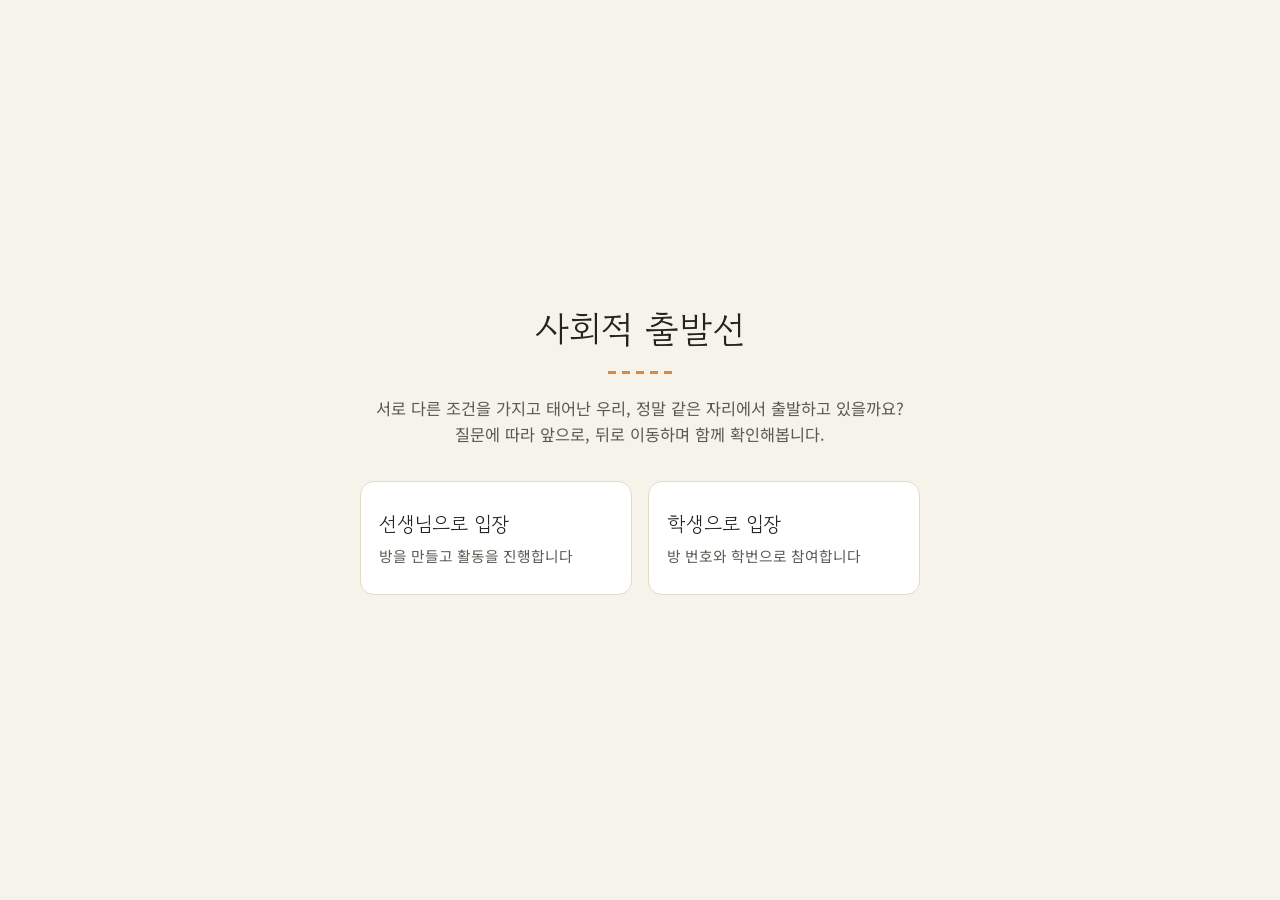
==== Line/index.html @ 46a6490c "Add files via upload" ====
<!DOCTYPE html>
<html lang="ko">
<head>
<meta charset="UTF-8" />
<meta name="viewport" content="width=device-width, initial-scale=1.0" />
<title>사회적 출발선 — 체험 활동</title>
<link rel="stylesheet" href="css/style.css" />
</head>
<body>

<div class="landing">
  <div class="landing-card">
    <h1>사회적 출발선</h1>
    <div class="eyebrow-line"></div>
    <p class="sub">
      서로 다른 조건을 가지고 태어난 우리, 정말 같은 자리에서 출발하고 있을까요?<br/>
      질문에 따라 앞으로, 뒤로 이동하며 함께 확인해봅니다.
    </p>

    <div class="role-grid">
      <a class="role-card" href="teacher.html" style="text-decoration:none; color:inherit;">
        <div class="role-title">선생님으로 입장</div>
        <div class="role-desc">방을 만들고 활동을 진행합니다</div>
      </a>
      <a class="role-card" href="student.html" style="text-decoration:none; color:inherit;">
        <div class="role-title">학생으로 입장</div>
        <div class="role-desc">방 번호와 학번으로 참여합니다</div>
      </a>
    </div>
  </div>
</div>

</body>
</html>
---- Line/css/style.css ----
/* ============================================================
   사회적 출발선 — 공통 스타일
   ============================================================ */

@import url('https://fonts.googleapis.com/css2?family=Gowun+Dodum&family=Noto+Sans+KR:wght@400;500;600;700;900&display=swap');

:root {
  --bg: #F6F3EA;
  --paper: #FFFFFF;
  --ink: #23241F;
  --ink-soft: #5B5A52;
  --line: #E1DBC9;

  --track: #35594B;
  --track-light: #4F7A68;
  --track-dim: #E7EEE9;

  --accent: #D98A3D;
  --accent-dark: #A8621F;
  --accent-soft: #F6E3CC;

  --danger: #B4432E;
  --danger-soft: #F5DDD6;
  --success: #2F7A54;
  --success-soft: #DCEEE2;

  --radius: 14px;
  --radius-sm: 8px;
  --shadow: 0 2px 10px rgba(35, 36, 31, 0.08);

  --font-head: 'Gowun Dodum', 'Noto Sans KR', sans-serif;
  --font-body: 'Noto Sans KR', -apple-system, BlinkMacSystemFont, sans-serif;
}

* { box-sizing: border-box; }

html, body {
  margin: 0;
  padding: 0;
  background: var(--bg);
  color: var(--ink);
  font-family: var(--font-body);
  font-size: 16px;
  line-height: 1.55;
  -webkit-font-smoothing: antialiased;
}

h1, h2, h3 { font-family: var(--font-head); margin: 0; font-weight: 400; }
p { margin: 0; }

button {
  font-family: var(--font-body);
  cursor: pointer;
  border: none;
  background: none;
  font-size: 1rem;
}
button:focus-visible, input:focus-visible, a:focus-visible {
  outline: 3px solid var(--accent);
  outline-offset: 2px;
}
button:disabled { cursor: not-allowed; opacity: 0.55; }

input[type="text"] {
  font-family: var(--font-body);
  font-size: 1.05rem;
  padding: 12px 14px;
  border-radius: var(--radius-sm);
  border: 1.5px solid var(--line);
  background: var(--paper);
  color: var(--ink);
  width: 100%;
}
input[type="text"]:focus { border-color: var(--track); }

.app-shell {
  min-height: 100vh;
  display: flex;
  flex-direction: column;
}

/* ---------- top bar ---------- */
.topbar {
  display: flex;
  align-items: center;
  justify-content: space-between;
  padding: 14px 22px;
  background: var(--paper);
  border-bottom: 1px solid var(--line);
}
.topbar .brand {
  display: flex;
  align-items: baseline;
  gap: 8px;
}
.topbar .brand .mark {
  width: 10px; height: 10px; border-radius: 50%;
  background: var(--accent);
  display: inline-block;
  transform: translateY(-2px);
}
.topbar h1 { font-size: 1.15rem; }
.topbar .role-tag {
  font-size: 0.78rem;
  color: var(--ink-soft);
  border: 1px solid var(--line);
  padding: 3px 10px;
  border-radius: 999px;
}
.room-chip {
  font-family: var(--font-head);
  background: var(--track);
  color: #fff;
  padding: 6px 16px;
  border-radius: 999px;
  font-size: 1rem;
  letter-spacing: 2px;
}

.main {
  flex: 1;
  width: 100%;
  max-width: 1080px;
  margin: 0 auto;
  padding: 28px 20px 60px;
}

.narrow { max-width: 480px; }

/* ---------- landing ---------- */
.landing {
  min-height: 100vh;
  display: flex;
  align-items: center;
  justify-content: center;
  padding: 24px;
}
.landing-card {
  max-width: 560px;
  width: 100%;
  text-align: center;
}
.landing-card .eyebrow-line {
  width: 64px;
  height: 3px;
  background: repeating-linear-gradient(90deg, var(--accent) 0 8px, transparent 8px 14px);
  margin: 18px auto 22px;
}
.landing-card h1 {
  font-size: 2.3rem;
  line-height: 1.3;
}
.landing-card .sub {
  margin-top: 14px;
  color: var(--ink-soft);
  font-size: 1.02rem;
}
.role-grid {
  display: grid;
  grid-template-columns: 1fr 1fr;
  gap: 16px;
  margin-top: 34px;
}
@media (max-width: 520px) {
  .role-grid { grid-template-columns: 1fr; }
  .landing-card h1 { font-size: 1.8rem; }
}
.role-card {
  background: var(--paper);
  border: 1.5px solid var(--line);
  border-radius: var(--radius);
  padding: 26px 18px;
  text-align: left;
  transition: transform 0.15s ease, border-color 0.15s ease;
}
.role-card:hover { transform: translateY(-3px); border-color: var(--track); }
.role-card .role-title {
  font-family: var(--font-head);
  font-size: 1.25rem;
  margin-bottom: 6px;
}
.role-card .role-desc { color: var(--ink-soft); font-size: 0.92rem; }

/* ---------- cards / panels ---------- */
.panel {
  background: var(--paper);
  border: 1px solid var(--line);
  border-radius: var(--radius);
  padding: 22px;
  box-shadow: var(--shadow);
}
.panel + .panel { margin-top: 18px; }

.btn {
  display: inline-flex;
  align-items: center;
  justify-content: center;
  gap: 8px;
  padding: 13px 22px;
  border-radius: var(--radius-sm);
  font-weight: 600;
  font-size: 1rem;
  transition: filter 0.12s ease, transform 0.06s ease;
}
.btn:active { transform: translateY(1px); }
.btn-primary { background: var(--accent); color: #fff; }
.btn-primary:hover:not(:disabled) { filter: brightness(1.06); }
.btn-secondary { background: var(--track); color: #fff; }
.btn-secondary:hover:not(:disabled) { filter: brightness(1.08); }
.btn-ghost { background: transparent; color: var(--ink); border: 1.5px solid var(--line); }
.btn-ghost:hover:not(:disabled) { border-color: var(--track); }
.btn-block { width: 100%; }
.btn-lg { padding: 18px 22px; font-size: 1.08rem; }

/* ---------- teacher: room code display ---------- */
.code-display {
  text-align: center;
  padding: 30px 10px;
}
.code-display .label { color: var(--ink-soft); font-size: 0.95rem; }
.code-display .code {
  font-family: var(--font-head);
  font-size: 3.4rem;
  letter-spacing: 10px;
  color: var(--track);
  margin: 8px 0 4px;
}

/* ---------- student roster ---------- */
.roster-grid {
  display: flex;
  flex-wrap: wrap;
  gap: 10px;
  margin-top: 16px;
}
.roster-chip {
  background: var(--track-dim);
  color: var(--track);
  padding: 8px 14px;
  border-radius: 999px;
  font-weight: 600;
  font-size: 0.92rem;
}
.empty-note {
  color: var(--ink-soft);
  font-size: 0.92rem;
  padding: 8px 0;
}

/* ---------- question card ---------- */
.question-card {
  background: var(--track);
  color: #fff;
  border-radius: var(--radius);
  padding: 26px 26px;
  position: relative;
}
.question-card .q-index {
  font-size: 0.85rem;
  color: #DDEAE3;
  margin-bottom: 8px;
}
.question-card .q-text {
  font-family: var(--font-head);
  font-size: 1.5rem;
  line-height: 1.45;
}
.question-card .q-effects {
  margin-top: 14px;
  display: flex;
  gap: 10px;
  flex-wrap: wrap;
  font-size: 0.85rem;
  color: #EFE7D8;
}
.question-card .q-effects span {
  background: rgba(255,255,255,0.14);
  padding: 4px 10px;
  border-radius: 999px;
}

/* ---------- track visualization (수직: 위=앞으로, 아래=뒤로) ---------- */
.track-wrap {
  margin-top: 20px;
  background: var(--paper);
  border: 1px solid var(--line);
  border-radius: var(--radius);
  padding: 20px 24px;
}
.track {
  position: relative;
  height: 420px;
  width: 100%;
}
.track .baseline {
  position: absolute;
  left: 0; right: 0; top: 50%;
  height: 3px;
  background: var(--accent);
  opacity: 0.55;
}
.track .side-label {
  position: absolute;
  left: 0; right: 0;
  text-align: center;
  font-size: 0.82rem;
  font-weight: 700;
  letter-spacing: 1px;
  color: var(--ink-soft);
}
.track .side-label.top { top: 4px; }
.track .side-label.bottom { bottom: 4px; }

.student-dot {
  position: absolute;
  width: 26px; height: 26px;
  border-radius: 50%;
  transform: translate(-50%, -50%);
  transition: top 0.7s cubic-bezier(.34,1.4,.4,1);
  border: 2px solid #fff;
  box-shadow: 0 2px 6px rgba(0,0,0,0.18);
  cursor: default;
}
.student-dot.pending {
  box-shadow: 0 0 0 3px var(--danger-soft);
}
.student-dot.answered {
  box-shadow: 0 0 0 3px var(--success-soft);
}

.tooltip {
  position: fixed;
  z-index: 50;
  background: var(--ink);
  color: #fff;
  padding: 10px 14px;
  border-radius: var(--radius-sm);
  font-size: 0.82rem;
  line-height: 1.5;
  max-width: 240px;
  pointer-events: none;
  box-shadow: var(--shadow);
}
.tooltip .t-title { font-weight: 700; margin-bottom: 4px; }

/* ---------- status lists (한 패널 안에 두 칸) ---------- */
.status-columns {
  display: grid;
  grid-template-columns: 1fr 1fr;
  gap: 24px;
}
@media (max-width: 520px) {
  .status-columns { grid-template-columns: 1fr; }
}
.status-col {
  padding-left: 4px;
}
.status-col + .status-col {
  border-left: 1px solid var(--line);
  padding-left: 24px;
}
@media (max-width: 520px) {
  .status-col + .status-col { border-left: none; padding-left: 4px; border-top: 1px solid var(--line); padding-top: 14px; }
}
.status-col-title { font-size: 0.9rem; font-weight: 700; margin-bottom: 10px; }
.status-col-title.pending { color: var(--danger); }
.status-col-title.answered { color: var(--success); }
.chip-list { display: flex; flex-wrap: wrap; gap: 8px; }
.chip {
  padding: 5px 11px;
  border-radius: 999px;
  font-size: 0.85rem;
  font-weight: 600;
}
.chip.pending { background: var(--danger-soft); color: var(--danger); }
.chip.answered { background: var(--success-soft); color: var(--success); }

/* ---------- student condition card ---------- */
.condition-card {
  background: var(--paper);
  border: 1.5px dashed var(--track);
  border-radius: var(--radius);
  padding: 18px 20px;
}
.condition-card h3 { font-size: 1rem; color: var(--track); margin-bottom: 10px; }
.condition-item {
  display: flex;
  justify-content: space-between;
  padding: 7px 0;
  border-bottom: 1px solid var(--line);
  font-size: 0.95rem;
}
.condition-item:last-child { border-bottom: none; }
.condition-item .cat { color: var(--ink-soft); }
.condition-item .val { font-weight: 700; }

/* ---------- choice buttons (student) ---------- */
.choice-grid {
  display: grid;
  grid-template-columns: 1fr 1fr;
  gap: 12px;
  margin-top: 20px;
}
@media (max-width: 420px) {
  .choice-grid { grid-template-columns: 1fr; }
}
.choice-btn {
  border-radius: var(--radius);
  padding: 20px 14px;
  text-align: center;
  border: 2px solid var(--line);
  background: var(--paper);
}
.choice-btn .c-label { font-weight: 700; font-size: 1.05rem; }
.choice-btn .c-dir { font-size: 0.82rem; margin-top: 6px; color: var(--ink-soft); }
.choice-btn.back { border-color: var(--danger); }
.choice-btn.back:hover:not(:disabled) { background: var(--danger-soft); }
.choice-btn.forward { border-color: var(--success); }
.choice-btn.forward:hover:not(:disabled) { background: var(--success-soft); }
.choice-btn.selected.back { background: var(--danger-soft); }
.choice-btn.selected.forward { background: var(--success-soft); }

.my-position {
  margin-top: 16px;
  text-align: center;
  font-size: 0.95rem;
  color: var(--ink-soft);
}
.my-position strong { color: var(--track); font-size: 1.15rem; }

.waiting-note {
  text-align: center;
  padding: 40px 10px;
  color: var(--ink-soft);
}
.waiting-note .big { font-family: var(--font-head); font-size: 1.3rem; color: var(--ink); margin-bottom: 10px; }

.helper { color: var(--ink-soft); font-size: 0.88rem; margin-top: 8px; }
.error-text { color: var(--danger); font-size: 0.9rem; margin-top: 8px; }

.section-title {
  font-family: var(--font-head);
  font-size: 1.2rem;
  margin-bottom: 12px;
}
.divider { height: 1px; background: var(--line); margin: 20px 0; }

.file-drop {
  border: 1.5px dashed var(--line);
  border-radius: var(--radius);
  padding: 18px;
  text-align: center;
  color: var(--ink-soft);
  font-size: 0.9rem;
}
.file-drop.ready { border-color: var(--success); color: var(--success); }

.row-between { display: flex; align-items: center; justify-content: space-between; gap: 12px; flex-wrap: wrap; }
.stack { display: flex; flex-direction: column; gap: 12px; }

.progress-note { font-size: 0.85rem; color: var(--ink-soft); }

.final-list { margin-top: 16px; }
.final-row {
  display: flex;
  justify-content: space-between;
  padding: 10px 0;
  border-bottom: 1px solid var(--line);
  font-size: 0.95rem;
}
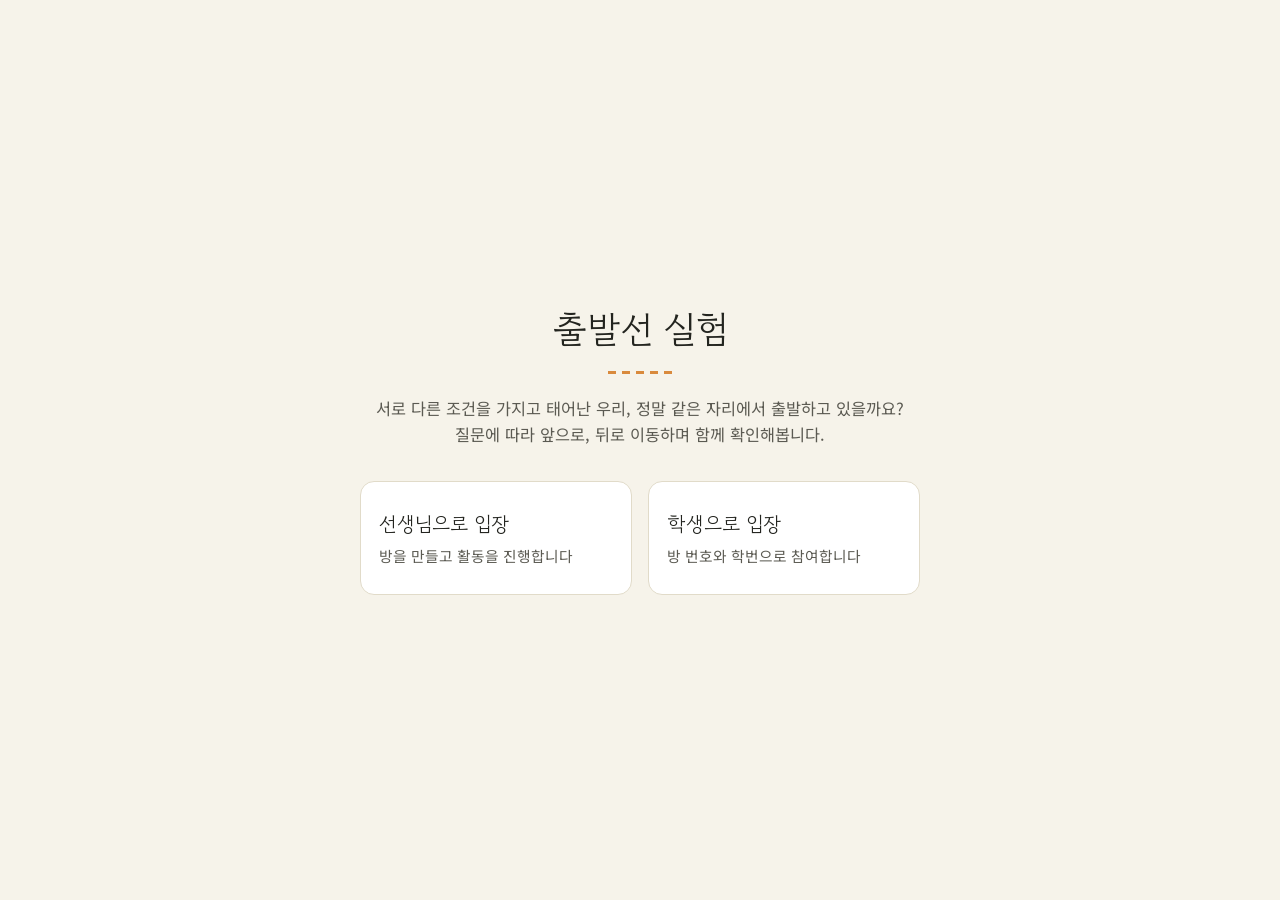
==== commit 787f9d4a: "Add files via upload" ====
--- a/Line/index.html
+++ b/Line/index.html
@@ -3,14 +3,14 @@
 <head>
 <meta charset="UTF-8" />
 <meta name="viewport" content="width=device-width, initial-scale=1.0" />
-<title>사회적 출발선 — 체험 활동</title>
+<title>출발선 실험 — 체험 활동</title>
 <link rel="stylesheet" href="css/style.css" />
 </head>
 <body>
 
 <div class="landing">
   <div class="landing-card">
-    <h1>사회적 출발선</h1>
+    <h1>출발선 실험</h1>
     <div class="eyebrow-line"></div>
     <p class="sub">
       서로 다른 조건을 가지고 태어난 우리, 정말 같은 자리에서 출발하고 있을까요?<br/>
--- a/Line/css/style.css
+++ b/Line/css/style.css
@@ -126,6 +126,7 @@
 }
 
 .narrow { max-width: 480px; }
+.wide { max-width: 760px; }
 
 /* ---------- landing ---------- */
 .landing {
@@ -247,36 +248,12 @@
   padding: 8px 0;
 }
 
-/* ---------- question card ---------- */
-.question-card {
+/* ---------- 질문 강조 블록 (교사 화면) ---------- */
+.question-block {
   background: var(--track);
   color: #fff;
-  border-radius: var(--radius);
-  padding: 26px 26px;
-  position: relative;
-}
-.question-card .q-index {
-  font-size: 0.85rem;
-  color: #DDEAE3;
-  margin-bottom: 8px;
-}
-.question-card .q-text {
-  font-family: var(--font-head);
-  font-size: 1.5rem;
-  line-height: 1.45;
-}
-.question-card .q-effects {
-  margin-top: 14px;
-  display: flex;
-  gap: 10px;
-  flex-wrap: wrap;
-  font-size: 0.85rem;
-  color: #EFE7D8;
-}
-.question-card .q-effects span {
-  background: rgba(255,255,255,0.14);
-  padding: 4px 10px;
-  border-radius: 999px;
+  border-radius: var(--radius-sm);
+  padding: 18px 20px;
 }
 
 /* ---------- track visualization (수직: 위=앞으로, 아래=뒤로) ---------- */
@@ -299,17 +276,6 @@
   background: var(--accent);
   opacity: 0.55;
 }
-.track .side-label {
-  position: absolute;
-  left: 0; right: 0;
-  text-align: center;
-  font-size: 0.82rem;
-  font-weight: 700;
-  letter-spacing: 1px;
-  color: var(--ink-soft);
-}
-.track .side-label.top { top: 4px; }
-.track .side-label.bottom { bottom: 4px; }
 
 .student-dot {
   position: absolute;
@@ -394,39 +360,88 @@
 .condition-item .cat { color: var(--ink-soft); }
 .condition-item .val { font-weight: 700; }
 
-/* ---------- choice buttons (student) ---------- */
+/* 조건 확인(1단계) 화면 - 크고 또렷하게 */
+.condition-card.intro {
+  border-width: 2px;
+  padding: 26px 24px;
+}
+.condition-card.intro h3 { font-size: 1.15rem; margin-bottom: 16px; }
+.condition-card.intro .condition-item { font-size: 1.05rem; padding: 10px 0; }
+
+/* 질문 화면에서 항상 보이는 조건 요약 줄 - 작고 눈에 덜 띄게, 클릭 없이 바로 확인 */
+.condition-strip {
+  background: var(--track-dim);
+  color: var(--track);
+  font-size: 0.85rem;
+  line-height: 1.6;
+  padding: 10px 14px;
+  border-radius: var(--radius-sm);
+  margin-bottom: 12px;
+}
+.condition-strip strong { color: var(--track); }
+
+/* ---------- 질문/응답 (student) - 여기에 시선이 집중되도록 크게 ---------- */
+.question-panel { padding: 26px 24px; }
+.big-question {
+  font-family: var(--font-head);
+  font-size: 1.55rem;
+  line-height: 1.5;
+  color: var(--ink);
+}
+
 .choice-grid {
   display: grid;
   grid-template-columns: 1fr 1fr;
-  gap: 12px;
-  margin-top: 20px;
+  gap: 14px;
+  margin-top: 22px;
 }
 @media (max-width: 420px) {
   .choice-grid { grid-template-columns: 1fr; }
 }
 .choice-btn {
   border-radius: var(--radius);
-  padding: 20px 14px;
+  padding: 28px 16px;
   text-align: center;
   border: 2px solid var(--line);
   background: var(--paper);
 }
-.choice-btn .c-label { font-weight: 700; font-size: 1.05rem; }
-.choice-btn .c-dir { font-size: 0.82rem; margin-top: 6px; color: var(--ink-soft); }
-.choice-btn.back { border-color: var(--danger); }
-.choice-btn.back:hover:not(:disabled) { background: var(--danger-soft); }
-.choice-btn.forward { border-color: var(--success); }
-.choice-btn.forward:hover:not(:disabled) { background: var(--success-soft); }
-.choice-btn.selected.back { background: var(--danger-soft); }
-.choice-btn.selected.forward { background: var(--success-soft); }
-
-.my-position {
-  margin-top: 16px;
-  text-align: center;
-  font-size: 0.95rem;
-  color: var(--ink-soft);
-}
-.my-position strong { color: var(--track); font-size: 1.15rem; }
+.choice-btn:hover:not(:disabled) { border-color: var(--track); background: var(--track-dim); }
+.choice-btn .c-label { font-weight: 700; font-size: 1.2rem; }
+.choice-btn.selected { border-color: var(--track); background: var(--track-dim); }
+
+.condition-narrative {
+  font-size: 1.05rem;
+  line-height: 1.8;
+  color: var(--ink);
+}
+.condition-narrative strong { color: var(--track); }
+
+/* ---------- 학생 화면: "내 위치" 개인 트랙 ---------- */
+.my-track-wrap .track {
+  height: 220px;
+}
+.student-dot.other {
+  width: 18px;
+  height: 18px;
+  background: var(--line);
+  border-color: var(--paper);
+  box-shadow: none;
+  opacity: 0.85;
+}
+.student-dot.me {
+  width: 34px;
+  height: 34px;
+  background: var(--accent);
+  border-color: #fff;
+  box-shadow: 0 0 0 3px var(--accent-soft);
+  display: flex;
+  align-items: center;
+  justify-content: center;
+  color: #fff;
+  font-size: 0.72rem;
+  font-weight: 700;
+  z-index: 2;
+}
 
 .waiting-note {
   text-align: center;
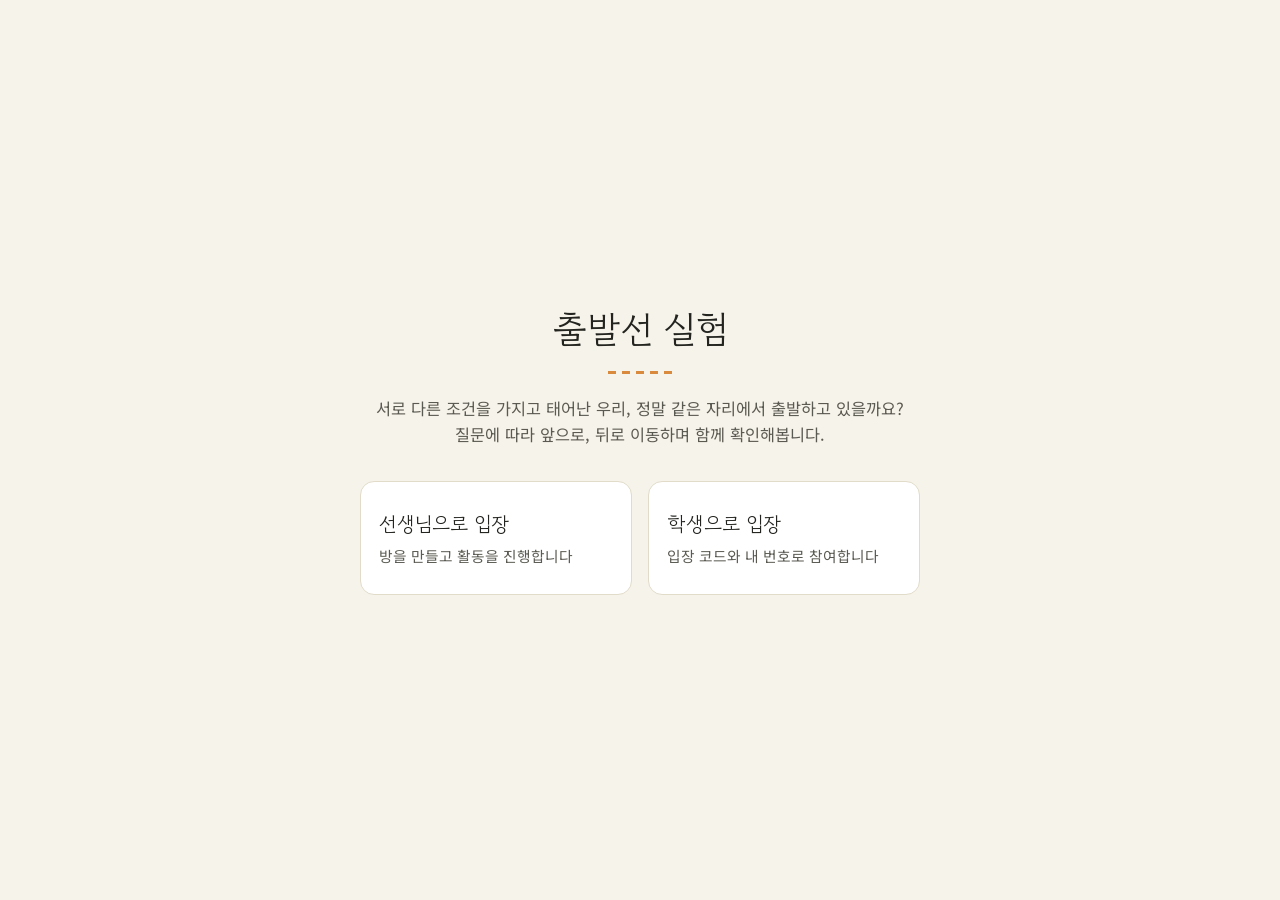
==== commit 038f71a2: "Add files via upload" ====
--- a/Line/index.html
+++ b/Line/index.html
@@ -24,7 +24,7 @@
       </a>
       <a class="role-card" href="student.html" style="text-decoration:none; color:inherit;">
         <div class="role-title">학생으로 입장</div>
-        <div class="role-desc">방 번호와 학번으로 참여합니다</div>
+        <div class="role-desc">입장 코드와 내 번호로 참여합니다</div>
       </a>
     </div>
   </div>
--- a/Line/css/style.css
+++ b/Line/css/style.css
@@ -126,7 +126,7 @@
 }
 
 .narrow { max-width: 480px; }
-.wide { max-width: 760px; }
+.wide { max-width: 960px; }
 
 /* ---------- landing ---------- */
 .landing {
@@ -256,13 +256,25 @@
   padding: 18px 20px;
 }
 
+.instructions-box {
+  white-space: pre-line;
+  margin-top: 16px;
+  background: var(--track-dim);
+  border-radius: var(--radius);
+  padding: 22px 26px;
+  font-family: var(--font-head);
+  font-size: 1.35rem;
+  line-height: 2;
+  color: var(--ink);
+}
+
 /* ---------- track visualization (수직: 위=앞으로, 아래=뒤로) ---------- */
 .track-wrap {
   margin-top: 20px;
   background: var(--paper);
   border: 1px solid var(--line);
   border-radius: var(--radius);
-  padding: 20px 24px;
+  padding: 24px 24px;
 }
 .track {
   position: relative;
@@ -368,45 +380,100 @@
 .condition-card.intro h3 { font-size: 1.15rem; margin-bottom: 16px; }
 .condition-card.intro .condition-item { font-size: 1.05rem; padding: 10px 0; }
 
-/* 질문 화면에서 항상 보이는 조건 요약 줄 - 작고 눈에 덜 띄게, 클릭 없이 바로 확인 */
-.condition-strip {
-  background: var(--track-dim);
+/* 질문 화면: "나의 배경" 카드와 "질문" 카드를 딱 붙여서, 점선으로만 구분합니다.
+   서로 관련은 있지만 성격이 다른 정보라는 걸 시각적으로 표현합니다. */
+.card-group {
+  display: flex;
+  flex-direction: column;
+}
+.card-group .condition-strip,
+.card-group .final-condition-card {
+  background: var(--paper);
+  border: 1px solid var(--line);
+  border-bottom: 2px dashed var(--line);
+  border-radius: var(--radius) var(--radius) 0 0;
+  padding: 20px 24px;
+  box-shadow: var(--shadow);
+  margin-bottom: 0;
+}
+.card-header {
+  font-size: 0.8rem;
+  font-weight: 700;
   color: var(--track);
-  font-size: 0.85rem;
+  text-transform: uppercase;
+  letter-spacing: 0.5px;
+  margin-bottom: 8px;
+}
+.condition-strip .condition-narrative {
+  font-size: 0.95rem;
   line-height: 1.6;
-  padding: 10px 14px;
-  border-radius: var(--radius-sm);
-  margin-bottom: 12px;
-}
-.condition-strip strong { color: var(--track); }
-
-/* ---------- 질문/응답 (student) - 여기에 시선이 집중되도록 크게 ---------- */
-.question-panel { padding: 26px 24px; }
+}
+
+/* ---------- 질문/응답 (student) - 고정 높이 + 내부 구조로
+   질문 길이가 달라져도 카드 전체 높이가 흔들리지 않게 합니다. ---------- */
+.card-group .question-panel,
+.card-group .final-summary {
+  border: 1px solid var(--line);
+  border-top: none;
+  border-radius: 0 0 var(--radius) var(--radius);
+  box-shadow: var(--shadow);
+  padding: 20px 24px;
+  margin-top: 0;
+}
+/* 익명 모드 등 "나의 조건" 카드가 없을 때는 아래 카드 혼자 온전한 카드 모양이 되도록 */
+.card-group.solo-question .question-panel,
+.card-group.solo-question .final-summary {
+  border-top: 1px solid var(--line);
+  border-radius: var(--radius);
+}
+.question-panel .card-header {
+  margin-top: 0;
+}
+.question-text-area {
+  min-height: 90px;
+  display: flex;
+  align-items: center;
+  margin: 8px 0;
+}
 .big-question {
   font-family: var(--font-head);
-  font-size: 1.55rem;
+  font-size: 1.6rem;
   line-height: 1.5;
   color: var(--ink);
 }
+.answer-area {
+  border-top: 2px solid var(--line);
+  padding-top: 14px;
+  margin-top: 6px;
+}
+.answer-status {
+  margin-top: 14px;
+  min-height: 54px;
+  display: flex;
+  flex-direction: column;
+  align-items: center;
+  justify-content: center;
+  text-align: center;
+}
+.answer-status .btn { width: 100%; }
 
 .choice-grid {
   display: grid;
   grid-template-columns: 1fr 1fr;
-  gap: 14px;
-  margin-top: 22px;
+  gap: 10px;
 }
 @media (max-width: 420px) {
   .choice-grid { grid-template-columns: 1fr; }
 }
 .choice-btn {
-  border-radius: var(--radius);
-  padding: 28px 16px;
+  border-radius: var(--radius-sm);
+  padding: 10px 12px;
   text-align: center;
   border: 2px solid var(--line);
   background: var(--paper);
 }
 .choice-btn:hover:not(:disabled) { border-color: var(--track); background: var(--track-dim); }
-.choice-btn .c-label { font-weight: 700; font-size: 1.2rem; }
+.choice-btn .c-label { font-weight: 700; font-size: 0.92rem; }
 .choice-btn.selected { border-color: var(--track); background: var(--track-dim); }
 
 .condition-narrative {
@@ -416,9 +483,13 @@
 }
 .condition-narrative strong { color: var(--track); }
 
-/* ---------- 학생 화면: "내 위치" 개인 트랙 ---------- */
+/* ---------- 학생 화면: "내 위치" 개인 트랙 ----------
+   아이들이 가로로 늘어서 있는 모습을 반영해, 세로가 아니라 가로 폭을 최대한 넓게 씁니다. */
+.my-track-wrap {
+  margin-top: 0;
+}
 .my-track-wrap .track {
-  height: 220px;
+  height: 260px;
 }
 .student-dot.other {
   width: 18px;
@@ -443,6 +514,72 @@
   z-index: 2;
 }
 
+/* 결과 화면: 스크롤 없이 한 화면에 들어오도록 트랙을 조금 더 낮게 */
+.my-track-wrap.compact .track {
+  height: 200px;
+}
+.final-summary {
+  text-align: center;
+}
+.final-summary .card-header {
+  text-align: left;
+}
+.final-summary .fs-main {
+  font-family: var(--font-head);
+  font-size: 1.9rem;
+  color: var(--track);
+  margin-top: 6px;
+}
+.final-summary .fs-sub {
+  margin-top: 6px;
+  font-size: 0.9rem;
+  color: var(--ink-soft);
+}
+
+/* ---------- 새 질문 도착 / 제출 완료 피드백 ----------
+   방향(초록/노랑/빨강)마다 색을 다르게 했더니 정신없다는 의견에 따라,
+   두 이벤트 모두 차분하게 주의만 환기하는 하나의 색으로 통일합니다. */
+.flash-overlay {
+  position: fixed;
+  inset: 0;
+  pointer-events: none;
+  z-index: 999;
+  border: 0 solid transparent;
+  opacity: 0;
+}
+.flash-overlay.flash-alert {
+  border-width: 10px;
+  border-color: var(--track-light);
+  animation: flashFade 0.9s ease forwards;
+}
+@keyframes flashFade {
+  0% { opacity: 1; }
+  100% { opacity: 0; }
+}
+
+.toast {
+  position: fixed;
+  left: 50%;
+  bottom: 30px;
+  transform: translateX(-50%) translateY(16px);
+  background: var(--ink);
+  color: #fff;
+  padding: 11px 22px;
+  border-radius: 999px;
+  font-size: 0.92rem;
+  font-weight: 700;
+  opacity: 0;
+  pointer-events: none;
+  transition: opacity 0.25s ease, transform 0.25s ease;
+  z-index: 1000;
+  white-space: nowrap;
+}
+.toast.show {
+  opacity: 1;
+  transform: translateX(-50%) translateY(0);
+}
+.toast.success { background: var(--success); }
+
 .waiting-note {
   text-align: center;
   padding: 40px 10px;
@@ -483,3 +620,80 @@
   border-bottom: 1px solid var(--line);
   font-size: 0.95rem;
 }
+
+/* ---------- 종료 화면 통계 (교사) ---------- */
+.stats-grid {
+  display: grid;
+  grid-template-columns: repeat(3, 1fr);
+  gap: 16px;
+}
+@media (max-width: 640px) {
+  .stats-grid { grid-template-columns: 1fr; }
+}
+.stat-item {
+  text-align: center;
+  padding: 14px 10px;
+  background: var(--track-dim);
+  border-radius: var(--radius-sm);
+}
+.stat-value {
+  font-family: var(--font-head);
+  font-size: 1.5rem;
+  color: var(--track);
+}
+.stat-label {
+  font-size: 0.82rem;
+  color: var(--ink-soft);
+  margin-top: 4px;
+}
+
+/* ---------- 학생: 나의 응답 기록 (결과 화면) ---------- */
+.history-row {
+  display: flex;
+  justify-content: space-between;
+  align-items: baseline;
+  gap: 14px;
+  padding: 10px 0;
+  border-bottom: 1px solid var(--line);
+}
+.history-row:last-child { border-bottom: none; }
+.history-q { font-size: 0.92rem; color: var(--ink); flex: 1; }
+.history-a { font-size: 0.88rem; color: var(--track); font-weight: 700; white-space: nowrap; }
+.history-a.empty-note { color: var(--ink-soft); font-weight: 400; }
+
+/* ---------- 교사: 학생 상세 팝업 (결과 화면에서 아이콘 클릭 시) ---------- */
+.modal-backdrop {
+  position: fixed;
+  inset: 0;
+  background: rgba(35, 36, 31, 0.55);
+  z-index: 1200;
+  display: flex;
+  align-items: center;
+  justify-content: center;
+  padding: 20px;
+}
+.modal-card {
+  background: var(--paper);
+  border-radius: var(--radius);
+  padding: 26px 28px;
+  max-width: 560px;
+  width: 100%;
+  max-height: 85vh;
+  overflow-y: auto;
+  position: relative;
+  box-shadow: 0 10px 40px rgba(0,0,0,0.25);
+}
+.modal-close {
+  position: absolute;
+  top: 14px;
+  right: 16px;
+  font-size: 1.4rem;
+  line-height: 1;
+  color: var(--ink-soft);
+  background: none;
+  border: none;
+  cursor: pointer;
+}
+.modal-close:hover { color: var(--ink); }
+.modal-card h3 { font-family: var(--font-head); font-size: 1.2rem; margin-bottom: 14px; }
+.student-dot.clickable { cursor: pointer; }
